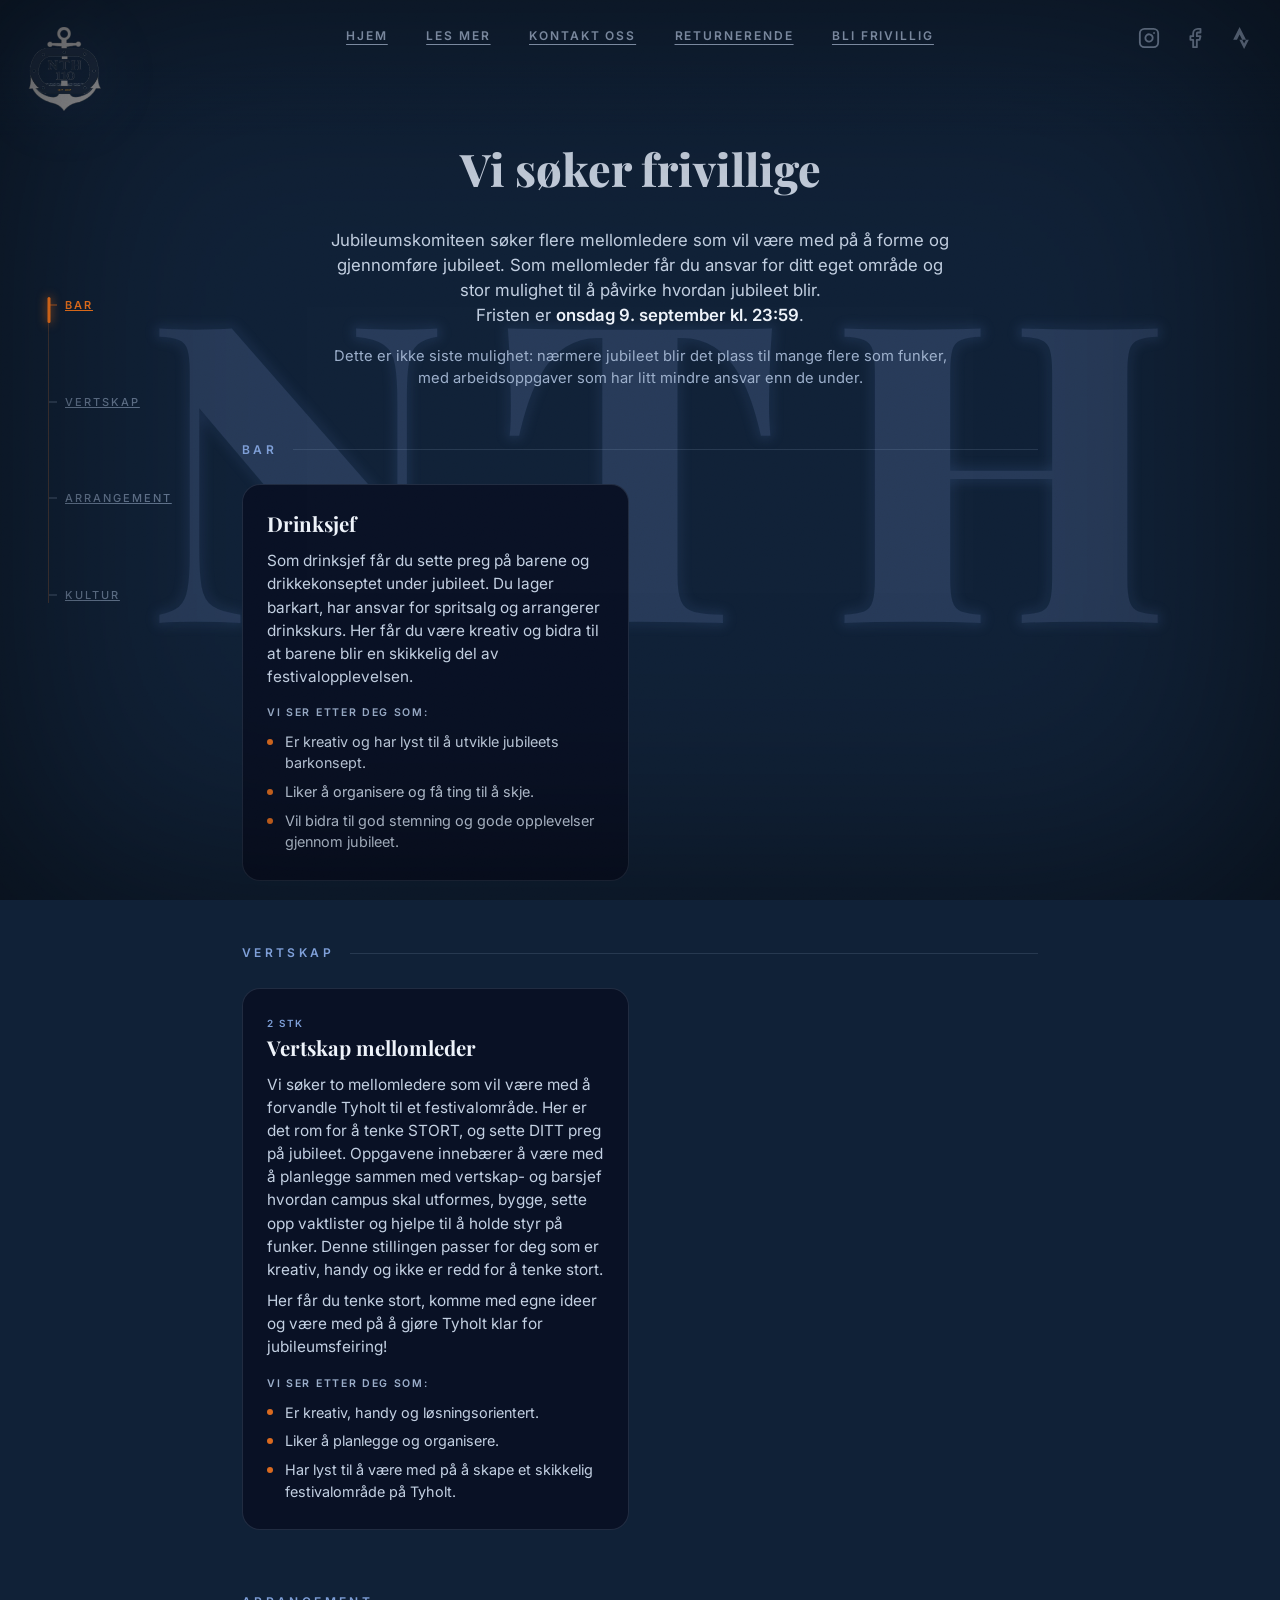
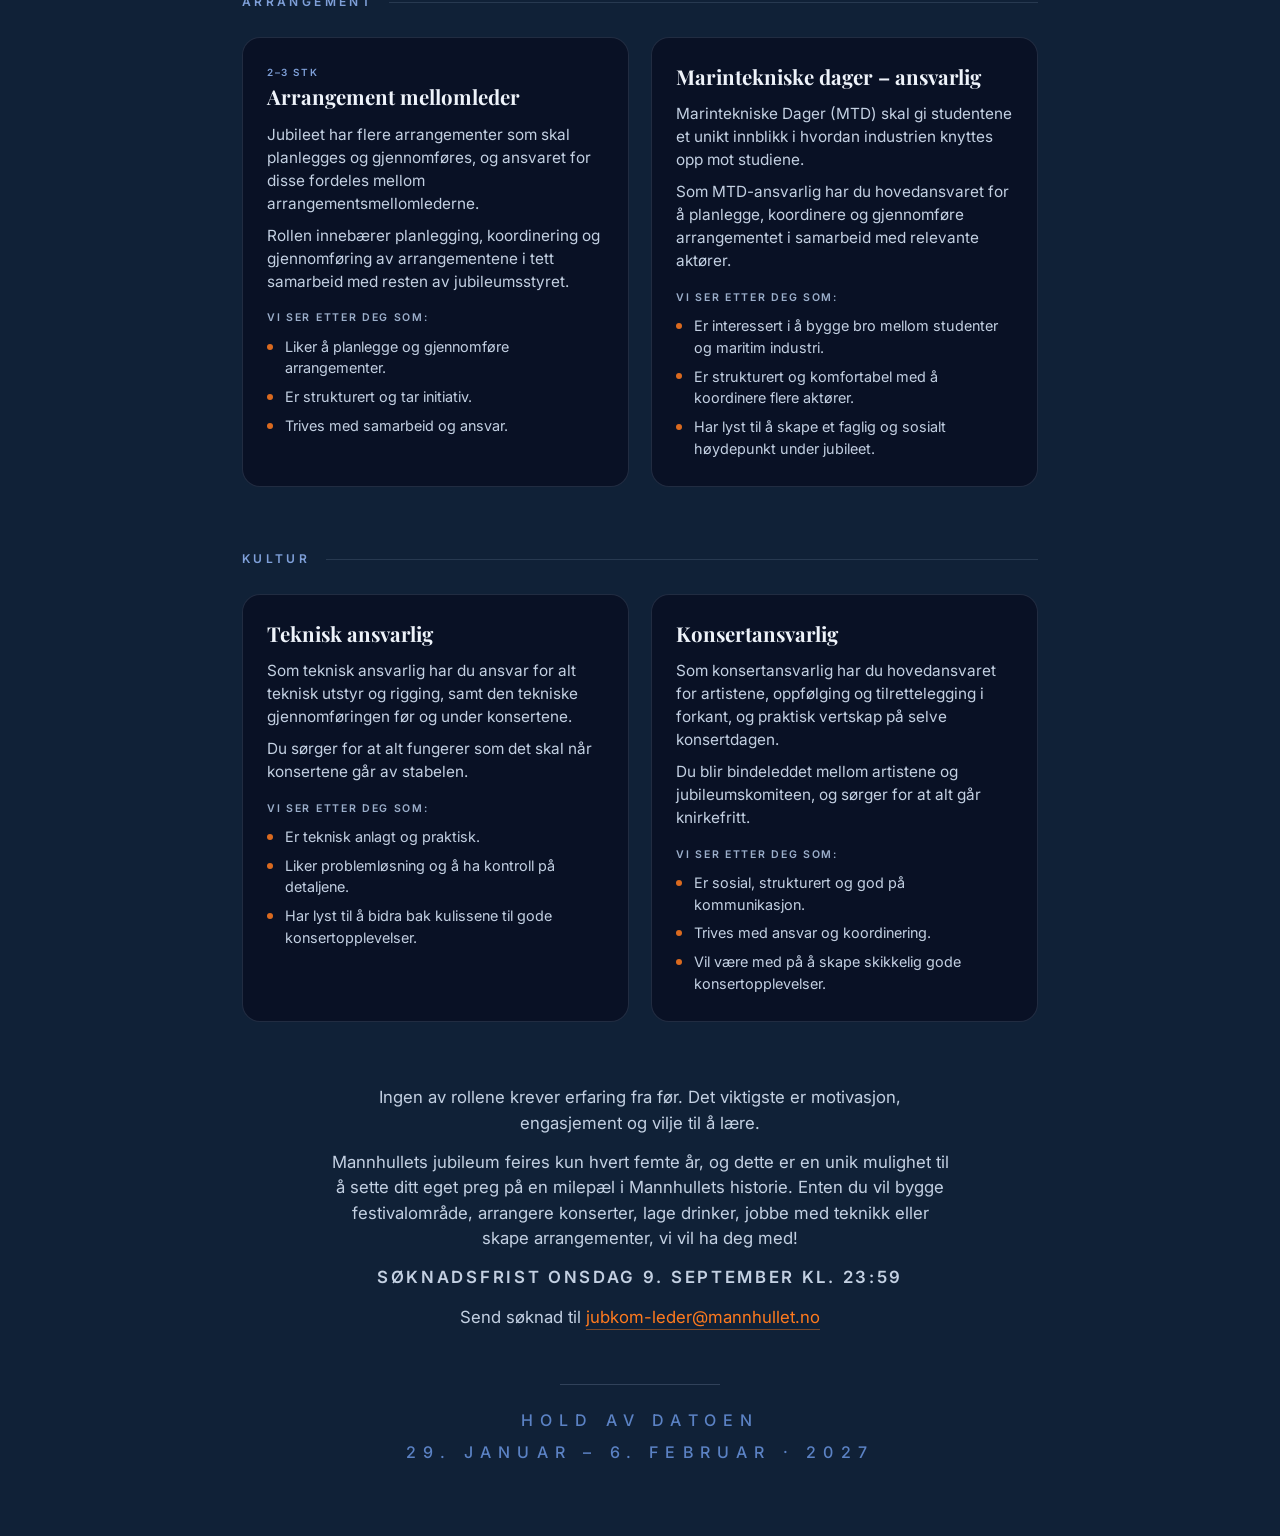
==== frivillig.html @ 1da10b58 "Added "Bli Frivillig" page" ====
<!DOCTYPE html>
<html lang="no">
<head>
  <meta charset="UTF-8">
  <meta name="viewport" content="width=device-width, initial-scale=1, viewport-fit=cover">
  <title>Bli frivillig — Mannhullet 110 år</title>

  <link rel="preconnect" href="https://fonts.googleapis.com">
  <link rel="preconnect" href="https://fonts.gstatic.com" crossorigin>
  <link href="https://fonts.googleapis.com/css2?family=Cormorant+Garamond:ital,wght@0,300;0,400;0,500;1,300&family=Inter:wght@300;400;500;600&family=Playfair+Display:wght@700;800&display=swap" rel="stylesheet">
  <link rel="stylesheet" href="background.css?v=10">
  <meta name="description" content="Jubileumskomiteen for Mannhullet 110 år søker frivillige til seks verv innen bar, vertskap, arrangement og kultur.">
  <meta name="theme-color" content="#060b14">

  <style>
    /* :root tokens, body base (.simple-page + .simple-page--long), .wrap base,
       .page-title/.page-eyebrow, .section-rail, .header-nav, .grain/.vignette,
       :focus-visible and the fadeUp/fadeIn keyframes are all shared in
       background.css — this page only keeps its own sizing overrides and
       content-specific rules. */
    :root {
      --title-size: clamp(1.7rem, 5vh, 3rem);
      /* not a free choice: at 1280px the rail's footprint reaches 172px from
         the left edge (48px offset + line + 16px gap + "ARRANGEMENT"). Measured
         with a scrollbar present — this page always has one — an 860px column
         starts at 202px, leaving 30px of clearance. A wider wrap would run the
         rail straight through the cards. */
      --wrap-width: 860px;
    }

    /* pairs with .simple-page--long in background.css — html's own height:100%
       would otherwise re-clamp this page back to a single screen */
    html { height: auto; min-height: 100%; }

    .wrap {
      /* more top padding than the other simple pages: their content is
         vertically centered and so sits well clear of the fixed header, while
         this page starts at the top. The bottom padding keeps .date-footer off
         the edge of the screen. */
      padding: clamp(5.5rem, 16vh, 9rem) clamp(1.5rem, 6vw, 2rem) clamp(2.5rem, 8vh, 4.5rem);
    }

    /* This is the first simple page that actually scrolls, and so the first
       where content travels under the fixed header — card headings were
       landing straight on top of the nav row. A navy-to-transparent gradient
       between the content (.wrap, z-index 2) and the chrome (z-index 5) fixes
       it without introducing a visible header bar the rest of the site
       doesn't have: it is the page's own background colour, so it reads as
       nothing at all until something passes beneath it. */
    .top-fade {
      position: fixed; left: 0; right: 0; top: 0;
      height: clamp(6.5rem, 15vh, 8.5rem);
      z-index: 4; pointer-events: none;
      background: linear-gradient(180deg,
        var(--navy) 0%, var(--navy) 46%, rgba(16, 33, 55, 0.82) 70%, rgba(16, 33, 55, 0) 100%);
    }

    .welcome { text-align: center; }
    .page-title { line-height: 1.08; }

    .intro strong { color: var(--ink); font-weight: 600; }
    .intro {
      max-width: 620px;
      margin: clamp(1rem, 3vh, 1.6rem) auto 0;
      text-align: center;
      font-size: clamp(0.88rem, 2.1vh, 1.05rem);
      color: #c3d0e2;
    }

    /* quieter than .intro — this is reassurance for anyone who reads the six
       verv and concludes there is nothing here for them, so it sits with the
       pitch rather than buried at the bottom, but a tier down in weight */
    .note {
      max-width: 620px;
      margin: clamp(0.7rem, 2vh, 1rem) auto clamp(2rem, 6vh, 3.25rem);
      text-align: center;
      font-size: clamp(0.8rem, 1.9vh, 0.92rem);
      color: var(--caption);
    }

    /* anchors land clear of the fixed header, not level with it — measured:
       12vh put a .cat-title at y=96 against a logo whose bottom edge is at
       ~108, so the heading arrived alongside the chrome rather than below it */
    .cat { scroll-margin-top: clamp(6.5rem, 16vh, 9rem); }
    .cat + .cat { margin-top: clamp(2.5rem, 7vh, 4.5rem); }

    /* category label: the site's letterspaced uppercase eyebrow idiom plus the
       same hairline as .date-footer's hr, pulled out to the column edge.
       Blue rather than --amber: these are section labels, not something you
       can click (background.css reserves amber for that). #7fa0d9 rather than
       --accent itself, and for the same reason .role .count below uses it —
       --accent measures only 4.2:1 against the --navy page background at this
       12px size, under AA; this is 6.1:1. */
    .cat-title {
      display: flex; align-items: center; gap: 1rem;
      font-family: var(--sans); font-size: 12px; font-weight: 600;
      letter-spacing: 0.28em; text-transform: uppercase; color: #7fa0d9;
      margin-bottom: clamp(1rem, 3vh, 1.6rem);
    }
    .cat-title::after { content: ""; flex: 1; height: 1px; background: var(--line); }

    .role-grid {
      display: grid;
      grid-template-columns: repeat(2, minmax(0, 1fr));
      gap: clamp(0.9rem, 2.2vw, 1.4rem);
    }

    /* a category with a single role keeps the half-width card (one grid child
       simply takes the first cell) so all six openings read as one system of
       equally-weighted cards — the .cat-title hairline above already carries
       the "this is a section" signal. */
    .role {
      display: flex; flex-direction: column;
      background: var(--bg-soft);
      border: 1px solid var(--line);
      border-radius: 18px;
      padding: clamp(1.1rem, 3vh, 1.75rem) clamp(1rem, 2.4vw, 1.5rem) clamp(1.2rem, 3vh, 1.85rem);
    }
    .role h3 {
      font-family: var(--display); font-weight: 700;
      font-size: clamp(1.02rem, 2.5vh, 1.28rem); line-height: 1.2;
      color: var(--ink); overflow-wrap: break-word;
      margin-bottom: clamp(0.5rem, 1.4vh, 0.8rem);
    }
    /* how many people the role takes ("2 stk"). #7fa0d9 rather than --accent
       for the same reason as kontakt.html's .person .role: against --bg-soft
       (not the page background) --accent only clears AA by a hair. */
    .role .count {
      display: block; font-size: 0.62rem; font-weight: 600;
      letter-spacing: 0.16em; text-transform: uppercase;
      color: #7fa0d9; margin-bottom: 0.35rem;
    }
    .role p { font-size: clamp(0.85rem, 2vh, 0.96rem); color: #c3d0e2; }
    /* several roles are described in two short paragraphs in the source text */
    .role p + p { margin-top: 0.55rem; }
    .role .looking {
      font-size: 0.66rem; font-weight: 600; letter-spacing: 0.16em;
      text-transform: uppercase; color: var(--caption);
      margin: clamp(0.75rem, 2vh, 1.1rem) 0 0.6rem;
    }

    /* deliberately not .tl (background.css): that is a live shared component
       index.html's modal uses as a timeline — its vertical orange rule is the
       timeline's own semantics, not a list's. Only the amber dot is borrowed,
       so the two read as siblings. */
    .role-wants { list-style: none; margin: 0; }
    .role-wants li {
      position: relative; padding-left: 18px;
      font-size: clamp(0.8rem, 1.9vh, 0.9rem); color: #c3d0e2;
    }
    .role-wants li + li { margin-top: 0.45rem; }
    /* the same amber dot as .tl li::before, scaled down; anchored in em so it
       tracks the line box at any clamp() value */
    .role-wants li::before {
      content: ""; position: absolute; left: 0; top: 0.55em;
      width: 6px; height: 6px; border-radius: 50%;
      background: var(--amber); opacity: 0.85;
    }

    .closing { margin: clamp(2.5rem, 7vh, 4.5rem) auto 0; max-width: 620px; text-align: center; }
    .closing p { font-size: clamp(0.88rem, 2.1vh, 1.05rem); color: #c3d0e2; }
    .closing p + p { margin-top: clamp(0.6rem, 1.6vh, 0.9rem); }

    /* the one hard date on the page, in the same letterspaced-uppercase idiom
       as the other labels but in --ink so it reads as the most solid line in
       the block. Not amber — that stays reserved for what you can click. */
    .deadline {
      margin-top: clamp(1.25rem, 3.5vh, 2rem);
      font-size: 0.74rem; font-weight: 600; letter-spacing: 0.16em;
      text-transform: uppercase; color: var(--ink);
    }
    .deadline span { color: #7fa0d9; }

    /* no .btn here: the call to action IS the address, so the page shows it
       instead of hiding it behind a button label. Sits tight under .deadline
       as the second half of one two-line block — the date, then where to send
       it. Plain sentence weight: the amber address carries the emphasis, so
       the line needs no label styling of its own. */
    .apply {
      margin-top: clamp(0.4rem, 1.2vh, 0.65rem);
      font-size: clamp(0.88rem, 2.1vh, 1.05rem);
      color: #c3d0e2;
    }
    .apply-mail {
      color: var(--amber); text-decoration: none;
      border-bottom: 1px solid rgba(255, 122, 30, 0.45);
      padding-bottom: 2px;
      /* nowrap, not break-word: on a narrow phone the line is a few pixels too
         long, and letting it break inside the address splits it as
         "jubkom-" / "leder@mannhullet.no". Keeping the address whole forces
         the break at the space in front of it instead. */
      white-space: nowrap;
      transition: color 0.2s ease, border-color 0.2s ease;
    }
    .apply-mail:hover, .apply-mail:focus-visible {
      color: #ff8a34; border-bottom-color: var(--amber);
    }

    .ask { margin-top: clamp(1.1rem, 3vh, 1.6rem); font-size: clamp(0.8rem, 1.9vh, 0.9rem); }
    /* amber for the link, same as .contact-row a in background.css */
    .ask a { color: var(--amber); text-underline-offset: 3px; }

    /* 760, not the file's usual 720: at 721px the two columns are only ~318px
       wide, which is tight for three 0.9rem bullets */
    @media (max-width: 760px) {
      .role-grid { grid-template-columns: minmax(0, 1fr); }
      .role { border-radius: 14px; }
    }

    /* smooth anchor scrolling is opt-in per page (background.css sets
       html { scroll-behavior: auto } globally) and only where motion is welcome */
    @media (prefers-reduced-motion: no-preference) {
      html { scroll-behavior: smooth; }
    }

    /* ---- Entrance fade — above the fold only. Everything below it renders at
       full opacity from the first paint: the site's fade pattern is opacity:0
       in CSS that the animation lifts to 1, so a scroll-reveal would move that
       gate behind JavaScript and make the whole page below the fold invisible
       if rail.js ever failed to load. Nothing here depends on JS today. The
       animation sits on the section, never on individual cards, which keeps
       the transform trap shut (see .section-rail in background.css). ---- */
    .page-title, .page-eyebrow, .intro, .note, .cat--bar {
      opacity: 0;
      animation: fadeUp 0.9s ease forwards;
    }
    .page-title  { animation-delay: 0.3s; }
    .page-eyebrow { animation-delay: 0.45s; }
    /* the note arrives with the intro, as one block, rather than adding a
       fifth beat to the entrance */
    .intro, .note { animation-delay: 0.6s; }
    .cat--bar    { animation-delay: 0.75s; }

    @media (prefers-reduced-motion: reduce) {
      .page-title, .page-eyebrow, .intro, .note, .cat--bar {
        animation: none;
        opacity: 1;
      }
    }
  </style>
</head>
<body class="simple-page simple-page--long">

  <div class="grain" aria-hidden="true"></div>
  <div class="vignette" aria-hidden="true"></div>
  <div class="top-fade" aria-hidden="true"></div>

  <div class="watermark" aria-hidden="true"><span>NTH</span></div>

  <a href="index.html" class="header-logo-link" aria-label="Til forsiden">
    <img class="header-logo" src="static/logo.png" alt="Mannhullet / NTH 110 år — 1917–2027">
  </a>

  <button class="nav-toggle" id="navToggle" type="button" aria-expanded="false" aria-controls="headerNav" aria-label="Åpne meny">
    <span></span><span></span><span></span>
  </button>
  <nav class="header-nav" id="headerNav" aria-label="Sidenavigasjon">
    <a href="index.html">Hjem</a>
    <a href="om-jubileet.html">Les mer</a>
    <a href="kontakt.html">Kontakt oss</a>
    <a href="returnerende.html">Returnerende</a>
    <a href="frivillig.html" aria-current="page">Bli frivillig</a>
  </nav>
  <div class="nav-scrim" id="navScrim" aria-hidden="true"></div>

  <!-- unlike the other simple pages, this rail is an in-page table of contents
       rather than a sitemap: [data-spy] is what rail.js looks for, and
       data-current="bar" is the correct static state if it never runs -->
  <nav class="section-rail" aria-label="Kategorier" data-spy data-current="bar">
    <div class="section-rail-row">
      <ol class="section-rail-stops">
        <li><a href="#cat-bar" class="section-rail-link" aria-current="true">Bar</a></li>
        <li><a href="#cat-vertskap" class="section-rail-link">Vertskap</a></li>
        <li><a href="#cat-arrangement" class="section-rail-link">Arrangement</a></li>
        <li><a href="#cat-kultur" class="section-rail-link">Kultur</a></li>
      </ol>
      <div class="section-rail-line"></div>
    </div>
  </nav>

  <div class="social-links">
    <a href="https://www.instagram.com/jub110_mannhullet/" target="_blank" rel="noopener" aria-label="Instagram">
      <svg viewBox="0 0 24 24" fill="none" stroke="currentColor" stroke-width="2" stroke-linecap="round" stroke-linejoin="round"><rect x="2" y="2" width="20" height="20" rx="5" ry="5"></rect><path d="M16 11.37A4 4 0 1 1 12.63 8 4 4 0 0 1 16 11.37z"></path><line x1="17.5" y1="6.5" x2="17.51" y2="6.5"></line></svg>
    </a>
    <a href="https://www.facebook.com/people/110-%C3%A5rs-jubileum-Mannhullet/61590599620480/" target="_blank" rel="noopener" aria-label="Facebook">
      <svg viewBox="0 0 24 24" fill="none" stroke="currentColor" stroke-width="2" stroke-linecap="round" stroke-linejoin="round"><path d="M18 2h-3a5 5 0 0 0-5 5v3H7v4h3v8h4v-8h3l1-4h-4V7a1 1 0 0 1 1-1h3z"></path></svg>
    </a>
    <a href="https://www.strava.com/athletes/134381213" target="_blank" rel="noopener" aria-label="Strava">
      <svg viewBox="0 0 24 24" fill="currentColor"><path d="M15.387 17.944l-2.089-4.116h-3.065L15.387 24l5.15-10.172h-3.066m-7.008-5.599l2.836 5.598h4.172L10.463 0l-7 13.828h4.172"></path></svg>
    </a>
  </div>

  <main class="wrap">

    <div class="page-body">
      <header class="welcome">
        <h1 class="page-title">Vi søker frivillige</h1>
        <p class="page-eyebrow"></p>
      </header>

      <p class="intro">Jubileumskomiteen søker flere mellomledere som vil være med på å forme
        og gjennomføre jubileet. Som mellomleder får du ansvar for ditt eget område og stor
        mulighet til å påvirke hvordan jubileet blir.<br> 
        Fristen er <strong>onsdag 9. september kl. 23:59</strong>.</p>

      <p class="note">Dette er ikke siste mulighet: nærmere jubileet blir det plass til mange
        flere som funker, med arbeidsoppgaver som har litt mindre ansvar enn de under.</p>

      <section class="cat cat--bar" id="cat-bar" aria-labelledby="cat-bar-h">
        <h2 class="cat-title" id="cat-bar-h">Bar</h2>
        <div class="role-grid">

          <article class="role">
            <h3>Drinksjef</h3>
            <p>Som drinksjef får du sette preg på barene og drikkekonseptet under jubileet.
              Du lager barkart, har ansvar for spritsalg og arrangerer drinkskurs. Her får du
              være kreativ og bidra til at barene blir en skikkelig del av festivalopplevelsen.</p>
            <p class="looking">Vi ser etter deg som:</p>
            <ul class="role-wants">
              <li>Er kreativ og har lyst til å utvikle jubileets barkonsept.</li>
              <li>Liker å organisere og få ting til å skje.</li>
              <li>Vil bidra til god stemning og gode opplevelser gjennom jubileet.</li>
            </ul>
          </article>

        </div>
      </section>

      <section class="cat cat--vertskap" id="cat-vertskap" aria-labelledby="cat-vertskap-h">
        <h2 class="cat-title" id="cat-vertskap-h">Vertskap</h2>
        <div class="role-grid">

          <article class="role">
            <span class="count">2 stk</span>
            <h3>Vertskap mellomleder</h3>
            <p>Vi søker to mellomledere som vil være med å forvandle Tyholt til et
              festivalområde. Her er det rom for å tenke STORT, og sette DITT preg på jubileet.
              Oppgavene innebærer å være med å planlegge sammen med vertskap- og barsjef hvordan
              campus skal utformes, bygge, sette opp vaktlister og hjelpe til å holde styr på
              funker. Denne stillingen passer for deg som er kreativ, handy og ikke er redd for
              å tenke stort.</p>
            <p>Her får du tenke stort, komme med egne ideer og være med på å gjøre Tyholt klar
              for jubileumsfeiring!</p>
            <p class="looking">Vi ser etter deg som:</p>
            <ul class="role-wants">
              <li>Er kreativ, handy og løsningsorientert.</li>
              <li>Liker å planlegge og organisere.</li>
              <li>Har lyst til å være med på å skape et skikkelig festivalområde på Tyholt.</li>
            </ul>
          </article>

        </div>
      </section>

      <section class="cat cat--arrangement" id="cat-arrangement" aria-labelledby="cat-arrangement-h">
        <h2 class="cat-title" id="cat-arrangement-h">Arrangement</h2>
        <div class="role-grid">

          <article class="role">
            <span class="count">2–3 stk</span>
            <h3>Arrangement mellomleder</h3>
            <p>Jubileet har flere arrangementer som skal planlegges og gjennomføres, og ansvaret
              for disse fordeles mellom arrangementsmellomlederne.</p>
            <p>Rollen innebærer planlegging, koordinering og gjennomføring av arrangementene i
              tett samarbeid med resten av jubileumsstyret.</p>
            <p class="looking">Vi ser etter deg som:</p>
            <ul class="role-wants">
              <li>Liker å planlegge og gjennomføre arrangementer.</li>
              <li>Er strukturert og tar initiativ.</li>
              <li>Trives med samarbeid og ansvar.</li>
            </ul>
          </article>

          <article class="role">
            <h3>Marintekniske dager – ansvarlig</h3>
            <p>Marintekniske Dager (MTD) skal gi studentene et unikt innblikk i hvordan
              industrien knyttes opp mot studiene.</p>
            <p>Som MTD-ansvarlig har du hovedansvaret for å planlegge, koordinere og gjennomføre
              arrangementet i samarbeid med relevante aktører.</p>
            <p class="looking">Vi ser etter deg som:</p>
            <ul class="role-wants">
              <li>Er interessert i å bygge bro mellom studenter og maritim industri.</li>
              <li>Er strukturert og komfortabel med å koordinere flere aktører.</li>
              <li>Har lyst til å skape et faglig og sosialt høydepunkt under jubileet.</li>
            </ul>
          </article>

        </div>
      </section>

      <section class="cat cat--kultur" id="cat-kultur" aria-labelledby="cat-kultur-h">
        <h2 class="cat-title" id="cat-kultur-h">Kultur</h2>
        <div class="role-grid">

          <article class="role">
            <h3>Teknisk ansvarlig</h3>
            <p>Som teknisk ansvarlig har du ansvar for alt teknisk utstyr og rigging, samt den
              tekniske gjennomføringen før og under konsertene.</p>
            <p>Du sørger for at alt fungerer som det skal når konsertene går av stabelen.</p>
            <p class="looking">Vi ser etter deg som:</p>
            <ul class="role-wants">
              <li>Er teknisk anlagt og praktisk.</li>
              <li>Liker problemløsning og å ha kontroll på detaljene.</li>
              <li>Har lyst til å bidra bak kulissene til gode konsertopplevelser.</li>
            </ul>
          </article>

          <article class="role">
            <h3>Konsertansvarlig</h3>
            <p>Som konsertansvarlig har du hovedansvaret for artistene, oppfølging og
              tilrettelegging i forkant, og praktisk vertskap på selve konsertdagen.</p>
            <p>Du blir bindeleddet mellom artistene og jubileumskomiteen, og sørger for at alt
              går knirkefritt.</p>
            <p class="looking">Vi ser etter deg som:</p>
            <ul class="role-wants">
              <li>Er sosial, strukturert og god på kommunikasjon.</li>
              <li>Trives med ansvar og koordinering.</li>
              <li>Vil være med på å skape skikkelig gode konsertopplevelser.</li>
            </ul>
          </article>

        </div>
      </section>

      <div class="closing">
        <p>Ingen av rollene krever erfaring fra før. Det viktigste er motivasjon,
          engasjement og vilje til å lære.</p>
        <p>Mannhullets jubileum feires kun hvert femte år, og dette er en unik mulighet til
          å sette ditt eget preg på en milepæl i Mannhullets historie. Enten du vil bygge
          festivalområde, arrangere konserter, lage drinker, jobbe med teknikk eller skape
          arrangementer, vi vil ha deg med!</p>
        <p class="deadline">Søknadsfrist onsdag 9. september kl. 23:59</p>
        <p class="apply">Send søknad til <a class="apply-mail"
             href="mailto:jubkom-leder@mannhullet.no?subject=S%C3%B8knad%20mellomleder%20%E2%80%94%20Mannhullet%20110%20%C3%A5r">jubkom-leder@mannhullet.no</a></p>
      </div>
    </div>

    <div class="date-footer">
      <hr />
      <p class="save-date">Hold av datoen</p>
      <p class="dates">29. januar – 6. februar · 2027</p>
    </div>

  </main>

  <script src="nav.js?v=1"></script>
  <script src="rail.js?v=1"></script>
</body>
</html>
---- background.css ----
/* ============================================================
   MANNHULLET · 110 ÅR — shared chrome
   Palette, base page background, the NTH watermark, and the
   corner header (logo + socials) are used identically on every
   page: index.html, om-jubileet.html, kontakt.html. Anything
   page-specific (the elevator scroll engine, the modal, each
   page's own content layout) stays in that page's own stylesheet.
   ============================================================ */

:root {
  /* original simple palette — used directly by om-jubileet.html / kontakt.html */
  --ink:        #eef3fa;
  --accent:     #5b82c4;
  --accent-dim: #3d5a8a;
  --bg-soft:    #091125;
  --muted:      #93a6c2;
  --line:       rgba(147, 166, 194, 0.18);

  /* index.html's richer palette (the elevator engine, hotspots, modal) —
     --navy is a true navy blue (not near-black) so the hero and every
     page's body background read as navy at a glance, no glow needed */
  --navy:       #102137;
  --silver:     #c6d0df;
  --silver-dim: #74829a;
  --platinum:   #eef2f8;
  --amber:      #ff7a1e;
  --concrete:   #0b0a08;
  /* secondary/caption tier — countdown unit labels, header nav links, and
     the depth-gauge labels. 6.5:1 against --navy (#14294a), clears WCAG AA
     (4.5:1) for their small text sizes with room to spare — used as-is. */
  --caption:    #9cafcb;

  --serif:   "Cormorant Garamond", "Georgia", "Times New Roman", serif;
  --sans:    "Inter", system-ui, -apple-system, "Segoe UI", sans-serif;
  --display: "Playfair Display", serif;

  /* the NTH watermark's ink/glow (unrelated to the hero — this is the
     letterform stroke-blur, see .watermark::before). --wm-ink is lightened
     ~4-5 percentage points above --navy (was ~3pp) so the letters read as
     an intentional engraved watermark rather than a barely-visible
     artifact — still far too dark to compete with --platinum countdown text. */
  --wm-ink:  #273a58;
  --wm-glow: rgba(91, 130, 196, 0.45);

  /* single source for the "eyebrow" typography — used by .page-eyebrow AND
     .date-footer p (background.css) so the two always scale identically to
     each other, and identically to the hero's own .eyebrow/.footer p
     (styles.css, fixed 1rem/0.45em — the clamp here caps out at that same
     value on desktop, just easing down for narrow phones instead of
     overflowing). Change it here once rather than in each component. */
  --eyebrow-size: clamp(0.68rem, 2.4vw, 1rem);
  --eyebrow-tracking: clamp(0.28em, 1.4vw, 0.45em);

  /* unlike --eyebrow-size above, these two are NOT meant to match across
     pages — each simple page's heading and .wrap column are intentionally
     sized/widthed differently for its own content. The fallbacks below only
     exist so a page fails safe if it forgets to set them; every simple page
     overrides both in its own <style> block. */
  --title-size: clamp(1.6rem, 4.6vh, 2.7rem);
  --wrap-width: 700px;

  --ease: cubic-bezier(0.22, 1, 0.36, 1);

  /* elevator depth, 0 (ground floor) → 1 (cellar). Only index.html's
     script.js ever writes this; pages without the elevator simply keep
     the resting value of 0, which every formula below treats as a
     valid "top of the building" state. */
  --depth: 0;
}

* { margin: 0; padding: 0; box-sizing: border-box; }

html { scroll-behavior: auto; -webkit-text-size-adjust: 100%; }
html, body { height: 100%; }

body {
  font-family: var(--sans);
  color: var(--silver);
  overflow-x: hidden;
  -webkit-font-smoothing: antialiased;
  text-rendering: optimizeLegibility;
  /* flat navy (the same --navy index.html's hero sits on) — index.html's
     own .building gradient paints over this everywhere it covers; pages
     without that gradient (om-jubileet, kontakt) show it as-is, so their
     brightness matches the landing page exactly */
  background: var(--navy);
  scrollbar-gutter: stable;
}

body.no-scroll { overflow: hidden; }

/* ============ Global overlays — shared on every page ============
   Both read --depth, which defaults to 0 (its resting "ground floor" value)
   on pages without the elevator script, so they simply render as a fixed,
   subtle darkening rather than animating. This is what makes index.html's
   background read as moodier/darker than a flat --navy fill — reusing them
   here keeps every page's background feeling the same. */
.grain {
  position: fixed; inset: 0;
  z-index: 90; pointer-events: none;
  opacity: calc(0.05 + var(--depth) * 0.11);
  background-image: url("data:image/svg+xml,%3Csvg xmlns='http://www.w3.org/2000/svg' width='160' height='160'%3E%3Cfilter id='n'%3E%3CfeTurbulence type='fractalNoise' baseFrequency='0.85' numOctaves='2' stitchTiles='stitch'/%3E%3C/filter%3E%3Crect width='100%25' height='100%25' filter='url(%23n)'/%3E%3C/svg%3E");
  mix-blend-mode: overlay;
}

.vignette {
  position: fixed; inset: 0; z-index: 80; pointer-events: none;
  box-shadow: inset 0 0 calc(22vmax + var(--depth) * 8vmax) rgba(0,0,0, calc(0.6 + var(--depth) * 0.25));
}

/* ============ NTH watermark — giant letters behind everything ============ */
.watermark {
  position: absolute; inset: 0;
  display: grid; place-items: center; place-content: center;
  font-family: var(--display); font-weight: 800;
  font-size: clamp(8rem, 34vw, 26rem);
  letter-spacing: 0.12em; line-height: 1;
  color: var(--wm-ink);
  user-select: none; pointer-events: none; z-index: 0;
  /* optical centering: Playfair Display 800's "H" (0.815em) is wider than its
     "N" (0.727em), so width-based centering sits right of where "T" actually
     falls — nudge the whole word back to true center */
  transform: translateX(0.044em);
}
.watermark span { grid-area: 1 / 1; margin-right: -0.12em; }
/* a stroke-only duplicate, blurred — blurring the filled glyphs directly would
   diffuse color into their own counters and gaps; stroking the outline first
   means the glow can only bloom outward, never flood the letterforms */
.watermark::before {
  content: "NTH";
  grid-area: 1 / 1;
  margin-right: -0.12em;
  color: transparent;
  -webkit-text-stroke: 0.006em var(--wm-glow);
  filter: blur(0.014em);
  z-index: -1;
}
@media (max-width: 600px) {
  .watermark { font-size: clamp(6.5rem, 38vw, 14rem); }
}

/* ============ Corner brand mark — om-jubileet.html / kontakt.html ============
   identical position/size on every page; opacity/animation are left to each
   page since entrance timing differs */
.header-logo {
  position: fixed;
  top: calc(clamp(0.9rem, 3vh, 1.75rem) + env(safe-area-inset-top, 0px));
  left: calc(clamp(0.9rem, 3vw, 1.75rem) + env(safe-area-inset-left, 0px));
  display: block;
  width: clamp(52px, 6.6vw, 74px);
  height: auto;
  z-index: 5;
  filter: drop-shadow(0 0 30px rgba(91, 130, 196, 0.18));
  transition: opacity 0.2s ease;
}
/* the logo always links back to the hero/homepage (see each page's <a
   class="header-logo-link">) — a subtle dim on hover/focus is enough to
   show it's clickable without fighting the entrance-fade animation */
.header-logo-link:hover .header-logo,
.header-logo-link:focus-visible .header-logo {
  opacity: 0.85;
}

/* ============ Corner social links — om-jubileet.html / kontakt.html ============
   identical position/size/color on every page */
.social-links {
  position: fixed;
  top: calc(clamp(0.9rem, 3vh, 1.75rem) + env(safe-area-inset-top, 0px));
  right: calc(clamp(0.9rem, 3vw, 1.75rem) + env(safe-area-inset-right, 0px));
  z-index: 5;
  display: flex;
  gap: clamp(1rem, 2.75vw, 1.5rem);
}
.social-links a {
  position: relative;
  display: flex;
  color: rgba(147, 166, 194, 0.8);
  transition: color 0.2s ease;
}
/* invisible expanded hit area: keeps the visible icon small while giving it a
   >=44x44px tap target, per WCAG target-size guidance */
.social-links a::before {
  content: "";
  position: absolute;
  inset: -14px;
}
/* orange is the site's hover colour everywhere something is interactive
   (nav links, dots, this) — it stays flat white/grey at rest so it never
   reads as statically "branded", only as "you can click this" */
.social-links a:hover,
.social-links a:focus-visible { color: var(--amber); }
.social-links svg {
  width: clamp(18px, 2.4vw, 22px);
  height: clamp(18px, 2.4vw, 22px);
}

/* ============ index.html-only: "Lyd" rides alongside the socials ============
   .social-links is normally position:fixed on its own (see above); nested
   here it's switched to flow in this flex row instead, so the two sit
   side by side in the same corner rather than fighting over it. */
.corner-right {
  position: fixed;
  top: calc(clamp(0.9rem, 3vh, 1.75rem) + env(safe-area-inset-top, 0px));
  right: calc(clamp(0.9rem, 3vw, 1.75rem) + env(safe-area-inset-right, 0px));
  z-index: 5;
  display: flex;
  flex-wrap: wrap;
  justify-content: flex-end;
  align-items: center;
  gap: clamp(1rem, 2.75vw, 1.5rem);
  row-gap: 0.5rem;
}
.corner-right .social-links { position: static; }

/* ============ Shared top nav — every page's link row ============
   Fixed at the top, centered between the logo and the corner-right/social
   group. Spans the full width (left/right: 0) and centers its links with
   justify-content rather than left:50%+transform:translateX(-50%) — the
   shared fadeUp entrance animation also animates `transform`, and a CSS
   animation's transform value fully replaces an element's own static
   transform rather than combining with it, which would silently cancel a
   translateX centering once the fade-in finishes. flex-wrap is a safety
   net for the narrowest phones — it never triggers at normal widths. */
.header-nav {
  position: fixed; top: calc(clamp(0.9rem, 3vh, 1.75rem) + env(safe-area-inset-top, 0px)); left: 0; right: 0;
  z-index: 5; display: flex; flex-wrap: wrap; justify-content: center; align-items: center;
  gap: clamp(1.5rem, 3vw, 2.5rem); row-gap: 0.5rem;
}
.header-nav a {
  position: relative;
  color: var(--caption);
  font-family: var(--sans); font-size: 12px; font-weight: 600; letter-spacing: 0.16em; text-transform: uppercase;
  text-decoration: underline; text-underline-offset: 4px;
  transition: color 0.2s ease;
}
/* invisible expanded hit area, same idiom as .social-links a::before above —
   taller than wide since these links sit in a single-line row with a tight
   mobile gap, so a symmetric inset would make adjacent links' hit areas overlap */
.header-nav a::before {
  content: "";
  position: absolute;
  inset: -16px -8px;
}
.header-nav a:hover, .header-nav a:focus-visible { color: var(--amber); }
/* current-page marker used to live here as an orange override; the
   .section-rail below now owns that job, so every link in this row reads
   the same regardless of which page you're on. */

/* ============ Mobile nav toggle + slide-in panel ============
   The link row used to drop to a second fixed row under the logo on narrow
   viewports — wrapped rows colliding with the rest of the fixed header was
   exactly the bug this hamburger was introduced to kill. Below the threshold
   the row collapses to a single icon (same corner as the desktop row) that
   opens the links as a right-edge panel, so the fixed header never grows past
   one row. Above it, .header-nav's normal inline row keeps running unchanged
   and this button/scrim/JS have nothing to do.

   The threshold is 1023px, not the original 720px, because the row now holds
   five links, not four. index.html is the tight case: .corner-right there
   carries "Lyd" plus three social icons, and the row is centered rather than
   packed, so the two close on each other from both sides. Measured in Chrome
   at 1024px: the five labels are 435px of text, the row 525px wide, and the
   clearance between "Bli frivillig" and .corner-right is 33px — with the gap
   band below applied. Without it the clamp() opens to 3vw and that clearance
   falls to ~17px, which is why the band exists. So the row genuinely fits down
   to 1024 and hands over to the panel below that. */
.nav-toggle {
  display: none;
  position: fixed;
  /* content-sized (not a padded 44px box) so its bars start flush at the
     same `top` as .header-logo/.social-links instead of sitting centered
     partway down an invisible box — that mismatch was what made it read
     as "not inline" with the corner icons. The 44px+ tap target instead
     comes from ::before below, same idiom as .social-links a::before. */
  top: calc(clamp(0.9rem, 3vh, 1.75rem) + env(safe-area-inset-top, 0px));
  left: 50%;
  transform: translateX(-50%);
  z-index: 8;
  width: clamp(18px, 2.4vw, 22px);
  flex-direction: column; gap: 6px;
  background: none; border: none; padding: 0; cursor: pointer;
  /* fades in on its own (opacity only) rather than joining the shared
     fadeUp list below — that animation ends by resetting `transform` to
     translateY(0), which would silently cancel this element's own static
     translateX(-50%) centering once the entrance finishes (the same trap
     documented on .section-rail elsewhere in this file) */
  opacity: 0;
  animation: fadeIn 0.9s ease forwards;
  animation-delay: 0.1s;
}
.nav-toggle::before {
  content: "";
  position: absolute;
  inset: -14px;
}
.nav-toggle span {
  display: block; width: 100%; height: 2px; border-radius: 1px;
  background: var(--caption);
  transition: transform 0.25s ease, opacity 0.2s ease, background 0.2s ease;
}
.nav-toggle:hover span, .nav-toggle:focus-visible span { background: var(--amber); }
/* morphs into an X once open, so the same button both opens and closes it */
body.nav-open .nav-toggle span:nth-child(1) { transform: translateY(8px) rotate(45deg); }
body.nav-open .nav-toggle span:nth-child(2) { opacity: 0; }
body.nav-open .nav-toggle span:nth-child(3) { transform: translateY(-8px) rotate(-45deg); }

.nav-scrim {
  display: none;
  position: fixed; inset: 0; z-index: 6;
  background: rgba(4, 7, 12, 0.6);
  backdrop-filter: blur(4px);
  opacity: 0; pointer-events: none;
  transition: opacity 0.3s ease;
}
body.nav-open .nav-scrim { opacity: 1; pointer-events: auto; }

@media (max-width: 1023px) {
  .nav-toggle { display: flex; }
  .nav-scrim { display: block; }
  body.nav-open { overflow: hidden; }

  /* the inline link row becomes a right-edge panel; `right` (not
     `transform`) drives the open/closed state on purpose — this element
     also carries the shared fadeUp entrance animation above, which animates
     `transform`, and that animation's own final translateY(0) would
     silently overwrite a transform-based slide once it finishes (same trap
     noted on .section-rail elsewhere in this file). -400px clears the
     panel's own max width (280px) by a comfortable margin so it's always
     fully off-screen at rest, on any viewport. */
  .header-nav {
    top: 0; left: auto; right: -400px; bottom: 0;
    z-index: 7;
    width: min(280px, 78vw); height: 100dvh;
    flex-direction: column; flex-wrap: nowrap;
    justify-content: center; align-items: flex-start;
    gap: 2rem; row-gap: 2rem;
    padding: clamp(28px, 8vw, 48px);
    padding-top: calc(clamp(28px, 8vw, 48px) + env(safe-area-inset-top, 0px));
    padding-right: calc(clamp(28px, 8vw, 48px) + env(safe-area-inset-right, 0px));
    overflow-y: auto;
    background: linear-gradient(180deg, #0e1626, #0a0f1a);
    border-left: 1px solid rgba(147, 166, 194, 0.18);
    box-shadow: -40px 0 80px rgba(0, 0, 0, 0.55);
    transition: right 0.4s var(--ease);
  }
  body.nav-open .header-nav { right: 0; }
  .header-nav a { font-size: 15px; letter-spacing: 0.12em; }
  /* iOS Safari can still rubber-band the document behind the scrim even with
     body { overflow: hidden } — frivillig.html is the first page long enough
     for that to show. Contain keeps the scroll chain inside the panel. */
  .header-nav { overscroll-behavior: contain; }
}

/* the narrow end of the desktop row: the five links fit, but the clamp()'s
   own 3vw track spends the remaining margin on air. Pulling the gap in buys
   back ~16px of clearance on each side of the centered row without touching
   anything above 1200px, where there is room to spare. column-gap, not the
   `gap` shorthand — that would also overwrite the row-gap: 0.5rem the base
   rule sets as its wrapping safety net. */
@media (min-width: 1024px) and (max-width: 1200px) {
  .header-nav { column-gap: clamp(1.25rem, 2.2vw, 2.5rem); }
}

/* ============ Section rail — om-jubileet.html / kontakt.html /
   returnerende.html only. A quiet vertical "you are here", styled after
   index.html's .depth stops (see styles.css) but static rather than
   scroll-driven: no fill/progress, just the current page lit amber and
   the rest dimmed. Same 34vh line height as .depth on index.html, so the
   two read as the same component. Only shown once there's genuinely free
   margin beside the centered .wrap column to sit in — kontakt.html's .wrap
   is the widest at 860px, so 1280px leaves a comfortable ~210px either
   side, more than this rail's own footprint, with room to spare on the
   narrower pages too. Hidden below that rather than repositioned, same
   as .depth on index.html, since there's no good spot for it once the
   .wrap column itself starts to fill the viewport. */
.section-rail {
  display: none;
  position: fixed; left: clamp(20px, 4vw, 48px);
  /* vertical centering used to be top:50% + transform:translateY(-50%), but
     this element also carries the shared fadeUp entrance animation below,
     which animates `transform` too — its final translateY(0) silently wins
     over this rule's own translateY(-50%) once the fade-in finishes (same
     trap noted on .header-nav above), leaving the rail pinned at top:50%
     instead of centered. margin-top does the same centering job (half of
     .section-rail-row's 34vh height) without touching `transform`, so it
     survives the animation — and the extra rise moves the rail up to match
     the raised title/eyebrow above. */
  top: 50%;
  margin-top: calc(-17vh - clamp(1.25rem, 4vh, 2.75rem));
  z-index: 5;
}
.section-rail-row { display: flex; flex-direction: row-reverse; align-items: center; gap: 16px; }
/* the line itself now reads as orange (dim base tone), with a brighter
   glowing segment marking which of the four stops is the current page —
   position set per page via [data-current] on the <nav>, since there's no
   scroll position to derive it from the way .depth-fill does on index.html */
.section-rail-line {
  position: relative;
  width: 1px; height: 34vh; border-radius: 1px;
  background: rgba(255, 138, 61, 0.22);
}
/* top is set per page below as an absolute distance from the line's own
   top/bottom, not a %+translate(-50%) — a % position combined with a
   centering transform lets the segment overshoot the line at the very top
   or bottom stop, quietly shortening or lengthening how much base line is
   left showing above/below it and making the bar read as a different
   length page to page. Anchoring it inside the line's own bounds instead
   keeps the full 34vh line visible on every page. Four stops (Hjem / Om
   jubileet / Kontakt oss / Returnerende) space-between evenly at 0%, 33.3%,
   66.7% and 100% of the line, so each amber segment centers on its own stop. */
.section-rail-line::after {
  content: "";
  position: absolute; left: 50%; transform: translateX(-50%);
  width: 3px; height: 26px; border-radius: 2px;
  background: var(--amber);
  box-shadow: 0 0 10px 1px rgba(255, 122, 30, 0.55);
  /* inert on the three page-sitemap rails, whose [data-current] never changes
     after load; on frivillig.html's scroll-spy rail (see rail.js) this is what
     makes the marker slide between stops instead of snapping. */
  transition: top 0.25s var(--ease);
}
@media (prefers-reduced-motion: reduce) {
  .section-rail-line::after { transition: none; }
}
.section-rail[data-current="om"] .section-rail-line::after { top: calc(33.333% - 13px); }
.section-rail[data-current="kontakt"] .section-rail-line::after { top: calc(66.667% - 13px); }
.section-rail[data-current="retur"] .section-rail-line::after { top: calc(100% - 26px); }
/* frivillig.html's rail marks the four role categories on the page rather than
   the four pages of the site, so it needs its own names — the offsets are the
   identical four evenly-spaced stops on the identical 34vh line, only the
   value written into [data-current] differs (by rail.js, as you scroll). */
.section-rail[data-current="bar"]         .section-rail-line::after { top: 0; }
.section-rail[data-current="vertskap"]    .section-rail-line::after { top: calc(33.333% - 13px); }
.section-rail[data-current="arrangement"] .section-rail-line::after { top: calc(66.667% - 13px); }
.section-rail[data-current="kultur"]      .section-rail-line::after { top: calc(100% - 26px); }
.section-rail-stops {
  list-style: none; height: 34vh; text-align: left;
  display: flex; flex-direction: column; justify-content: space-between;
}
.section-rail-link {
  position: relative; display: block;
  font-family: var(--sans); font-size: 11px; font-weight: 500;
  letter-spacing: 0.18em; text-transform: uppercase; white-space: nowrap;
  color: var(--caption); opacity: 0.6;
  transition: color 0.2s ease, opacity 0.2s ease;
}
.section-rail-link::before {
  content: ""; position: absolute; left: -16px; top: 50%; transform: translateY(-50%);
  width: 8px; height: 1px; background: currentColor; opacity: 0.7;
}
.section-rail-link:hover, .section-rail-link:focus-visible { color: var(--amber); opacity: 1; }
/* "page" on the sitemap rails, "true" on frivillig.html's in-page rail —
   the current stop there is a section of this page, not another page. */
.section-rail-link[aria-current="page"],
.section-rail-link[aria-current="true"] { color: var(--amber); opacity: 1; font-weight: 600; }

@media (min-width: 1280px) {
  .section-rail { display: block; }
}

/* ============ Shared content components (index.html's modal) ============ */
.tl { list-style: none; border-left: 1px solid rgba(255,150,80,0.24); padding-left: 22px; margin: 8px 0; }
.tl li { position: relative; margin-bottom: 24px; }
.tl li::before { content: ""; position: absolute; left: -27px; top: 6px; width: 9px; height: 9px; border-radius: 50%; background: var(--amber); }
.tl .yr { font-family: var(--serif); font-size: 26px; color: var(--platinum); display: block; margin-bottom: 4px; }

.contact-row { display: flex; justify-content: space-between; padding: 12px 0; border-bottom: 1px solid rgba(255,255,255,0.06); }
.contact-row a { color: var(--amber); text-decoration: none; }

.btn {
  display: inline-block; margin-top: 25px; padding: 13px 26px;
  background: var(--amber); color: #150c04; text-decoration: none;
  font-family: var(--sans); font-size: 12px; font-weight: 600; letter-spacing: 0.2em; text-transform: uppercase;
  border-radius: 100px; transition: transform 0.25s var(--ease), background 0.25s;
}
.btn:hover { transform: translateY(-2px); background: #ff8a34; }
.btn.ghost { background: none; color: var(--amber); border: 1px solid rgba(255,122,30,0.4); }

/* ============================================================
   Simple content pages — shared skeleton
   om-jubileet.html, kontakt.html and returnerende.html all use
   this same shape: watermark behind, header-logo/header-nav/social-links
   fixed at the top, and a centered .wrap column below. Each page's own
   <style> only adds what's specific to its content (headings, body copy,
   extra elements, and its own max-width/padding on .wrap).

   The centering itself is a deliberate port of index.html's own
   .floor--atrium (see styles.css) — a fixed 100dvh box with its content
   vertically centered rather than pinned to the top, so these pages read
   as the same "hero" as the countdown does, just with their own content
   standing in its place. */
.simple-page {
  line-height: 1.5;
  position: relative;
  overflow-x: hidden;
  overflow-y: auto;
  height: 100dvh;
  display: flex;
  flex-direction: column;
}

.wrap {
  position: relative;
  z-index: 2;
  flex: 1;
  width: 100%;
  max-width: var(--wrap-width);
  margin: 0 auto;
  display: flex;
  flex-direction: column;
}

/* wraps everything except .date-footer, so the footer below can sit at a
   fixed distance from the bottom on every page instead of drifting with
   however tall that page's own content happens to be (a 3-card contact
   grid vs. a single short paragraph). min-height:0 lets this flex item
   shrink below its content's intrinsic height so "safe center" can still
   center that content within whatever space is actually left above the
   footer, rather than forcing .wrap itself to grow. */
.page-body {
  flex: 1;
  min-height: 0;
  display: flex;
  flex-direction: column;
  justify-content: safe center;
}

/* ---- Long simple pages — frivillig.html ----
   .simple-page above locks a page to exactly one screen (100dvh, content
   vertically centered), which is right for the three short pages and wrong
   for one that is inherently taller than the viewport. This modifier releases
   the height, tops the content out and pins the watermark; it is purely
   additive, so the pages that don't ask for it are untouched. Both `height`
   and `min-height` are needed — `html, body { height: 100% }` near the top of
   this file would otherwise re-clamp the body back to one screen. */
.simple-page.simple-page--long { height: auto; min-height: 100dvh; }
.simple-page--long .page-body  { justify-content: flex-start; }
/* .watermark is position:absolute; inset:0 (see above). Against a tall body
   that stretches "NTH" to the height of the whole document and parks it around
   the document's middle. fixed puts it back where .grain/.vignette already
   are: one screenful, behind everything, staying put as you scroll. */
.simple-page--long .watermark  { position: fixed; }

/* the shared -2.75rem/-4.5vh lift on .page-title/.page-eyebrow exists to raise
   *vertically centered* content above its own midpoint. Top-aligned content
   has no midpoint to correct for, so there the lift only drags the heading up
   toward the fixed header. `top`/`margin-top` and never `transform`: both of
   these elements also run fadeUp (see the trap noted on .section-rail). */
.simple-page--long .page-title,
.simple-page--long .page-eyebrow { top: 0; }
.simple-page--long .section-rail { margin-top: -17vh; }

/* uses --eyebrow-size/--eyebrow-tracking (defined once in :root above) so
   this always reads as the same design element as the hero's own .eyebrow
   (styles.css) and as .date-footer p below — never three slightly-different
   copies. Sits below the page's heading now (each page's own markup places
   it right after the h1) — margin-top left small/plain here since spacing
   is tuned per page. */
.page-eyebrow {
  margin-top: 0.6rem;
  font-size: var(--eyebrow-size);
  font-weight: 500;
  letter-spacing: var(--eyebrow-tracking);
  text-transform: uppercase;
  color: var(--accent);
  text-align: center;
  /* raises the title+eyebrow pair without moving the content below them
     (.message/.people/.letter etc. stay in their normal-flow position) —
     each simple page also runs the fadeUp entrance animation on this and
     .page-title, which animates `transform`, so a static transform here
     would get silently overwritten once that finishes (see .section-rail
     above for the same trap); top+position:relative sidesteps it since it
     doesn't touch `transform` at all. */
  position: relative;
  top: clamp(-2.75rem, -4.5vh, -1.25rem);
}

/* ---- Landscape phones: shrink the watermark and eyebrow so short viewports
   (phone landscape heights ~320-430px) don't need to rely on the scroll
   fallback. Identical on every simple page, so it lives here once; each
   page's own landscape query keeps only what's genuinely page-specific
   (wrap padding, heading/letter/message sizing). ---- */
@media (orientation: landscape) and (max-height: 500px) {
  .watermark { font-size: clamp(5rem, 34vh, 10rem); }
  .page-eyebrow { margin-bottom: 0.4rem; font-size: 0.64rem; }
}

/* ============ Shared page heading — om-jubileet.html / kontakt.html /
   returnerende.html's big h1. Font-family/weight/size are guaranteed
   identical here rather than three pages each hardcoding their own copy;
   size comes from --title-size (set per page, see :root above) since that
   legitimately varies with each page's content; line-height/margin stay
   page-specific (each page's own .page-title rule) for the same reason. */
.page-title {
  font-family: var(--display);
  font-weight: 800;
  font-size: var(--title-size);
  /* see .page-eyebrow below for why this uses top instead of transform */
  position: relative;
  top: clamp(-2.75rem, -4.5vh, -1.25rem);
}

/* ============ Shared "hold av datoen" closer — om-jubileet.html /
   kontakt.html / returnerende.html ============
   Same hairline + letterspaced date treatment as index.html's own
   .floor--atrium .footer (see styles.css), ported here for the pages that
   don't have that hero layout to sit inside — and sharing --eyebrow-size/
   --eyebrow-tracking with .page-eyebrow above so the two bookend the page
   as a matched pair, exactly like the hero's own eyebrow/footer do. */
.date-footer {
  margin-top: clamp(2rem, 6vh, 4rem);
  text-align: center;
}
.date-footer hr {
  border: none;
  border-top: 1px solid rgba(147, 166, 194, 0.25);
  width: 160px;
  margin: 0 auto clamp(1rem, 2.5vh, 1.6rem);
}
.date-footer p {
  font-size: var(--eyebrow-size);
  font-weight: 500;
  letter-spacing: var(--eyebrow-tracking);
  text-transform: uppercase;
  color: var(--accent);
}
.date-footer .save-date { margin-bottom: 0.5rem; }

/* ============ Shared entrance fade — chrome present on every simple page
   (om-jubileet.html / kontakt.html / returnerende.html only; index.html's
   hero has its own timing/wrapper — .corner-right, 0.2s delay — see
   styles.css). Each page's own <style> keeps only its content-specific
   fade list/delays. ============ */
.header-logo, .header-nav, .section-rail, .social-links {
  opacity: 0;
  animation: fadeUp 0.9s ease forwards;
  animation-delay: 0.1s;
}
@media (prefers-reduced-motion: reduce) {
  .header-logo, .header-nav, .nav-toggle, .section-rail, .social-links {
    animation: none;
    opacity: 1;
  }
}

:focus-visible { outline: 2px solid var(--accent); outline-offset: 3px; border-radius: 4px; }

@keyframes fadeUp {
  from { opacity: 0; transform: translateY(18px); }
  to   { opacity: 1; transform: translateY(0); }
}
@keyframes fadeIn {
  from { opacity: 0; }
  to   { opacity: 1; }
}
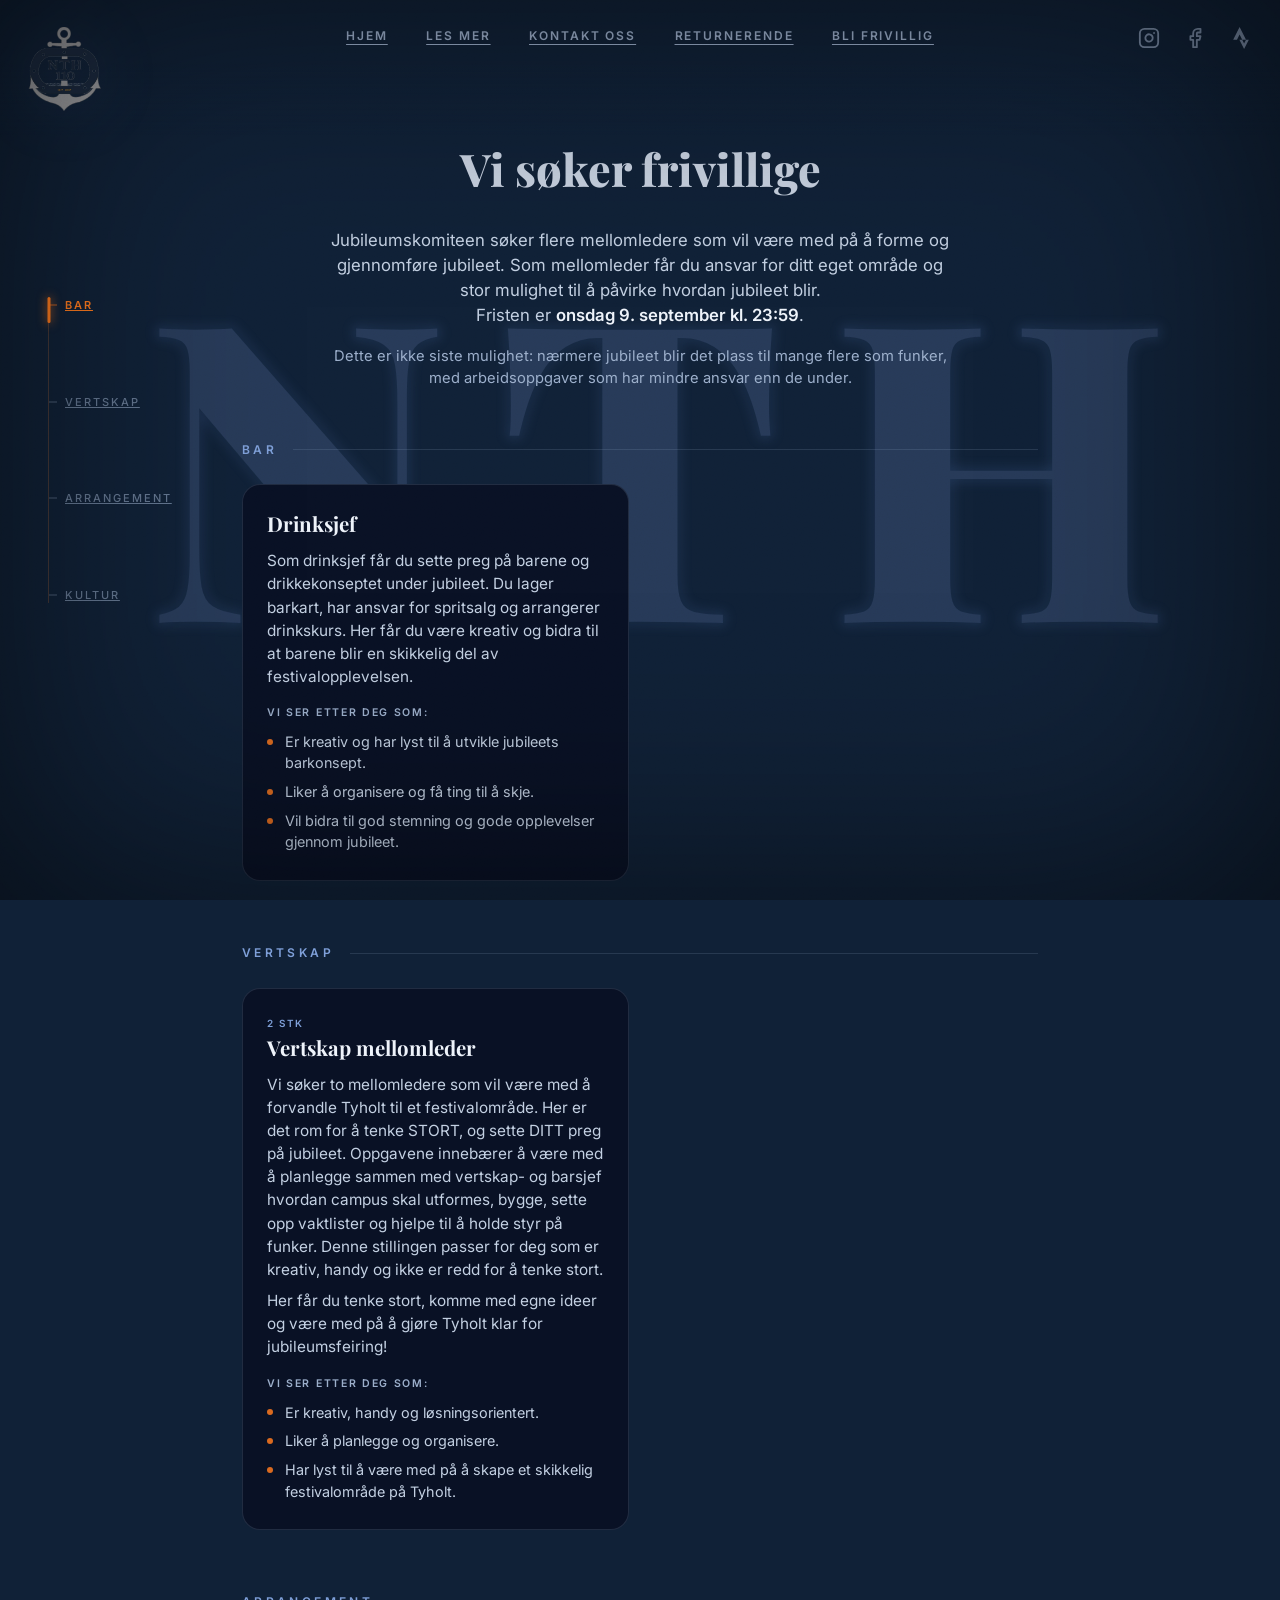
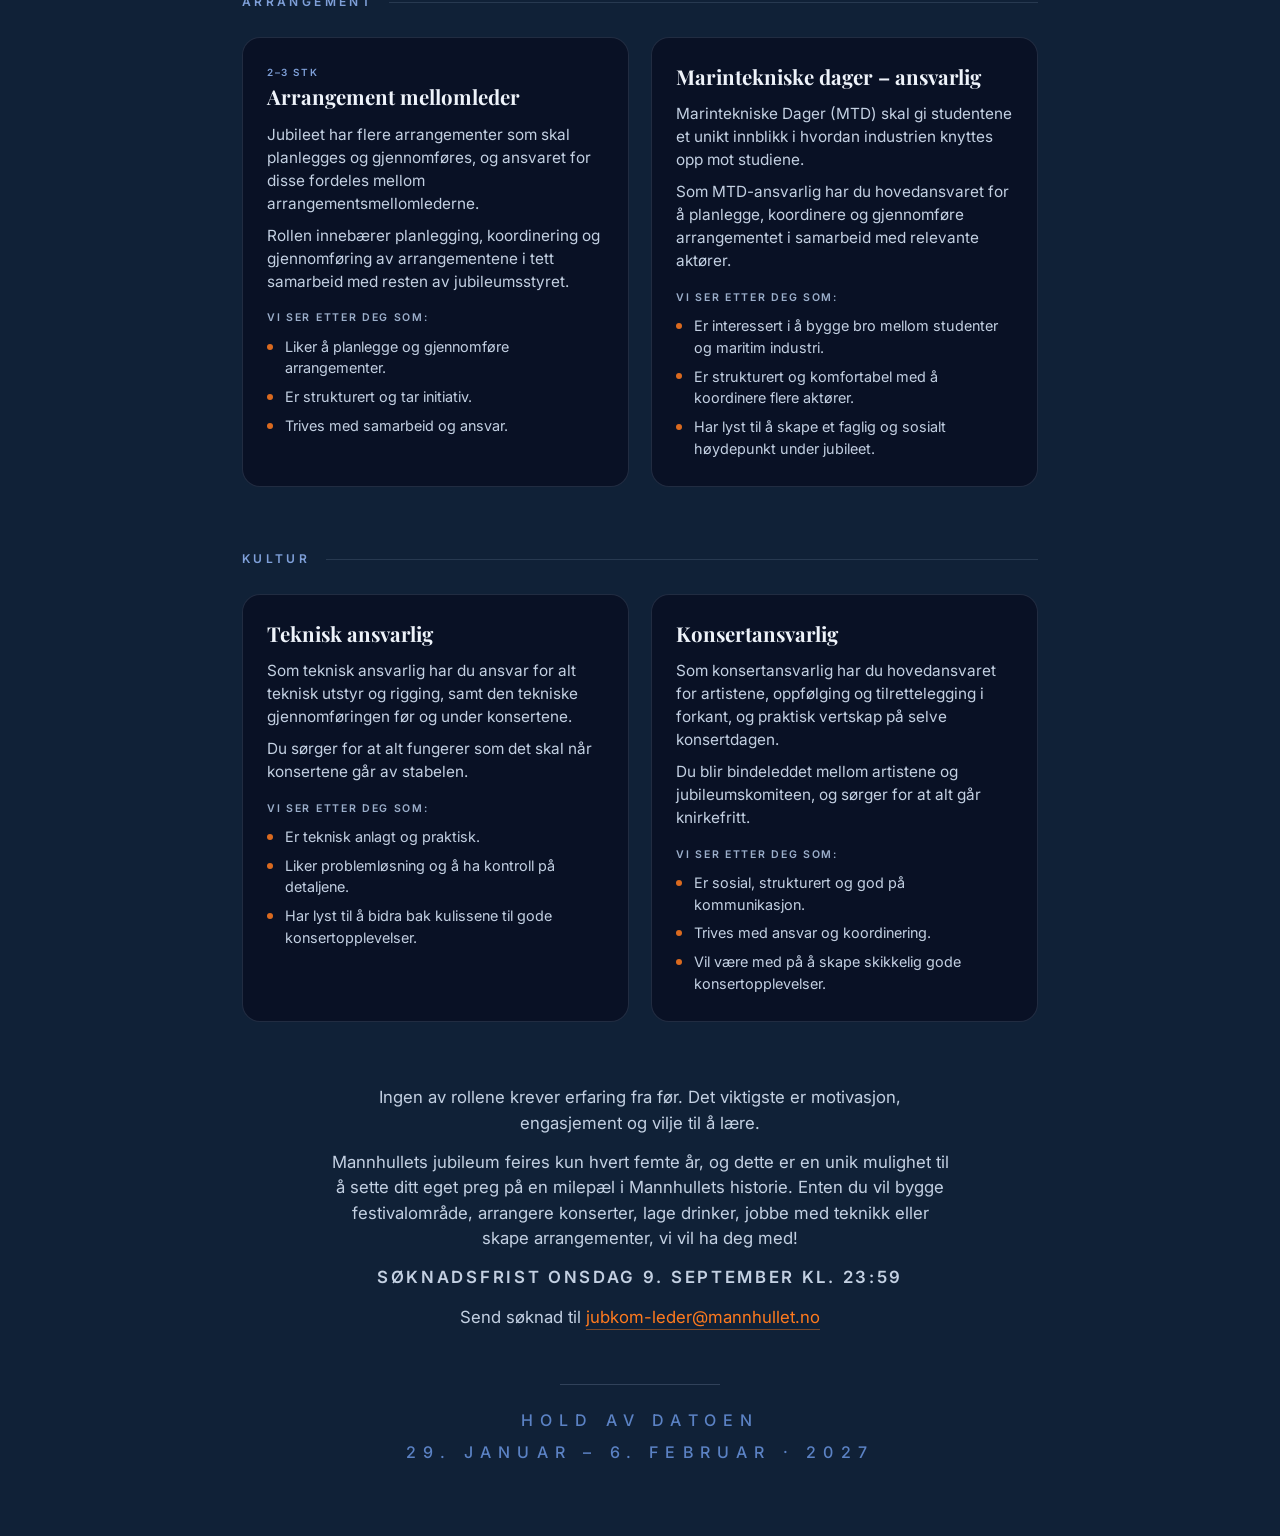
==== commit 27b573b7: "Rettelse på tekst frivillig side" ====
--- a/frivillig.html
+++ b/frivillig.html
@@ -304,7 +304,7 @@
         Fristen er <strong>onsdag 9. september kl. 23:59</strong>.</p>
 
       <p class="note">Dette er ikke siste mulighet: nærmere jubileet blir det plass til mange
-        flere som funker, med arbeidsoppgaver som har litt mindre ansvar enn de under.</p>
+        flere som funker, med arbeidsoppgaver som har mindre ansvar enn de under.</p>
 
       <section class="cat cat--bar" id="cat-bar" aria-labelledby="cat-bar-h">
         <h2 class="cat-title" id="cat-bar-h">Bar</h2>
